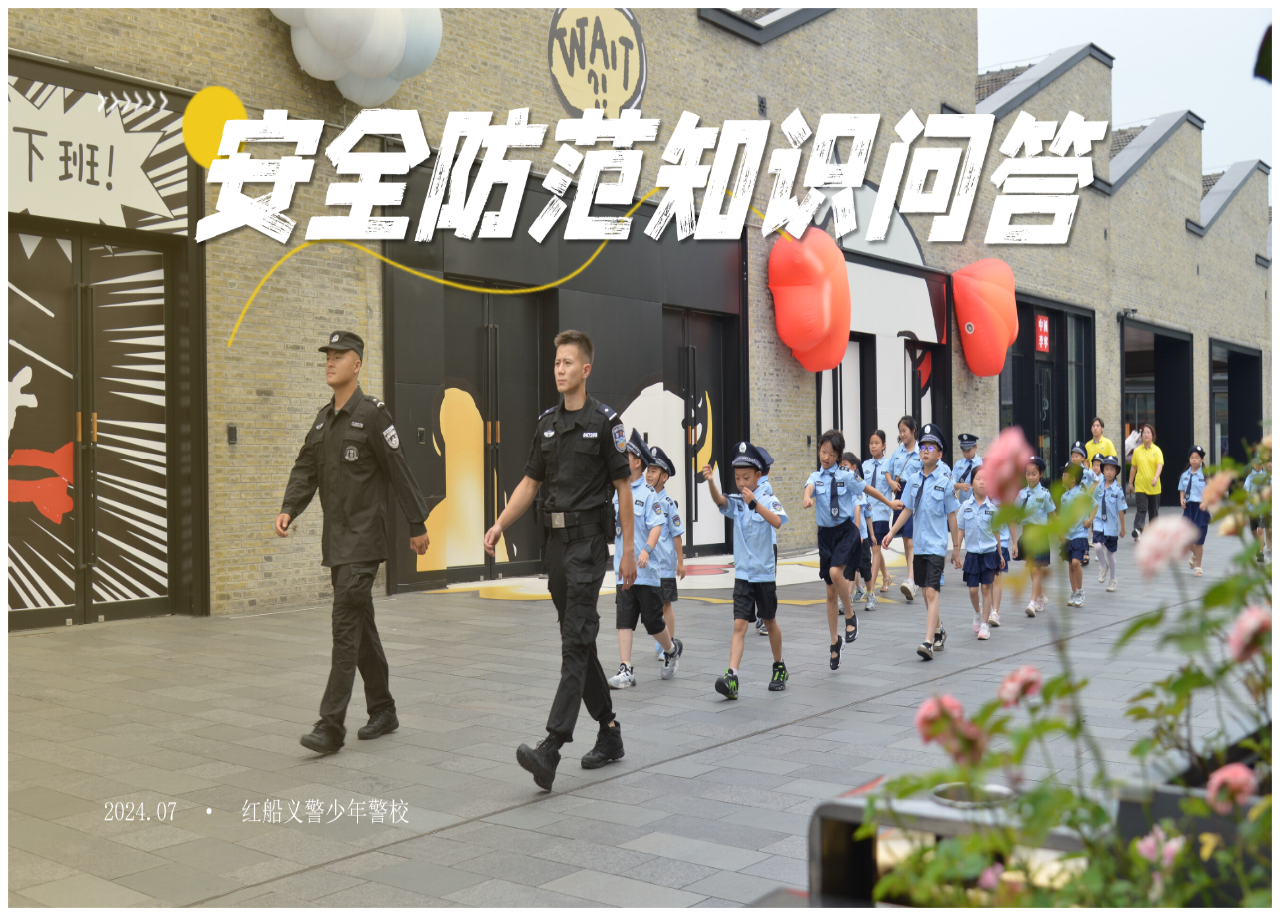
==== index.html @ 471801e5 "Add files via upload" ====
<!DOCTYPE html>
<html lang="zh">
	<head>
		<meta charset="UTF-8">
		<meta name="viewport" content="width=device-width, initial-scale=1.0">
		<title>南湖警务站</title>
		<style>
			.examLogin {
				margin: 0 0 0 0;
				height: 100vh;
				/* 设置高度为视口高度 */
				background-image: url('img/background1.png'), url('img/background2.png'), url('img/background3.png'), url('img/background4.png');
				/* 设置背景图片 */
				background-size: 50.1% 50.1%;
				/* 每张图片占据一半的宽度和高度 */
				background-repeat: no-repeat;
				/* 不重复背景图片 */
				background-position: top left, top right, bottom left, bottom right;
				/* 定位每张图片 */
			}
		</style>
	</head>
	<body>
		<div id="app">
			<div onclick="goto()" class="examLogin">
			</div>
		</div>
		<script>
			function goto() {
				window.location.href = 'page.html'
			}
		</script>
	</body>
</html>
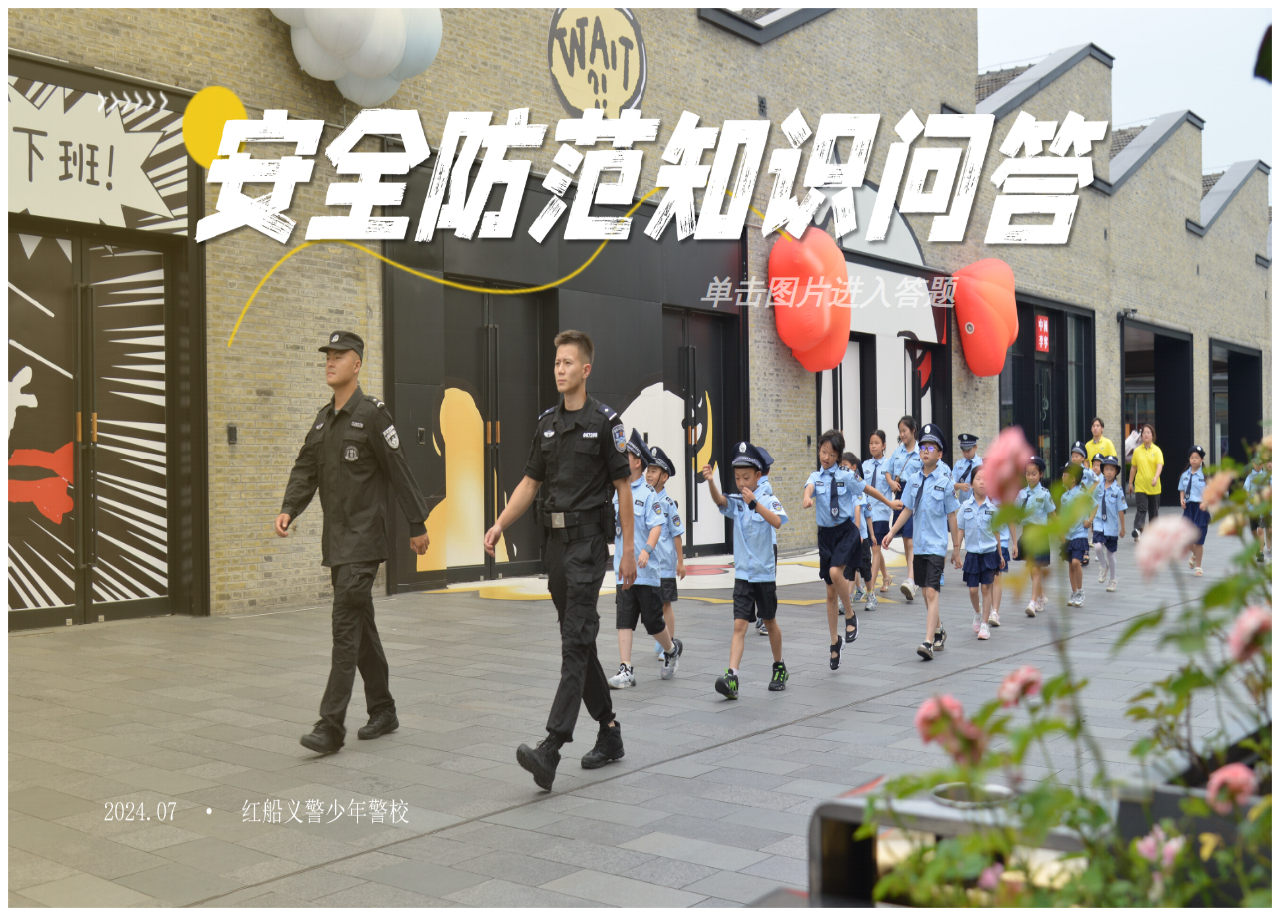
==== commit 0d5ddb3c: "Add files via upload" ====
--- a/index.html
+++ b/index.html
@@ -3,7 +3,7 @@
 	<head>
 		<meta charset="UTF-8">
 		<meta name="viewport" content="width=device-width, initial-scale=1.0">
-		<title>南湖警务站</title>
+		<title>南湖天地警务站</title>
 		<style>
 			.examLogin {
 				margin: 0 0 0 0;
@@ -22,8 +22,15 @@
 	</head>
 	<body>
 		<div id="app">
-			<div onclick="goto()" class="examLogin">
-			</div>
+			<div onclick="goto()" class="examLogin"></div>
+			<h1 style="font-size: 32px;
+			color: white;
+			position:absolute;
+			top:250px;
+			left:700px;
+			font-style: italic;
+			opacity: 0.6;
+			">单击图片进入答题</h1>
 		</div>
 		<script>
 			function goto() {
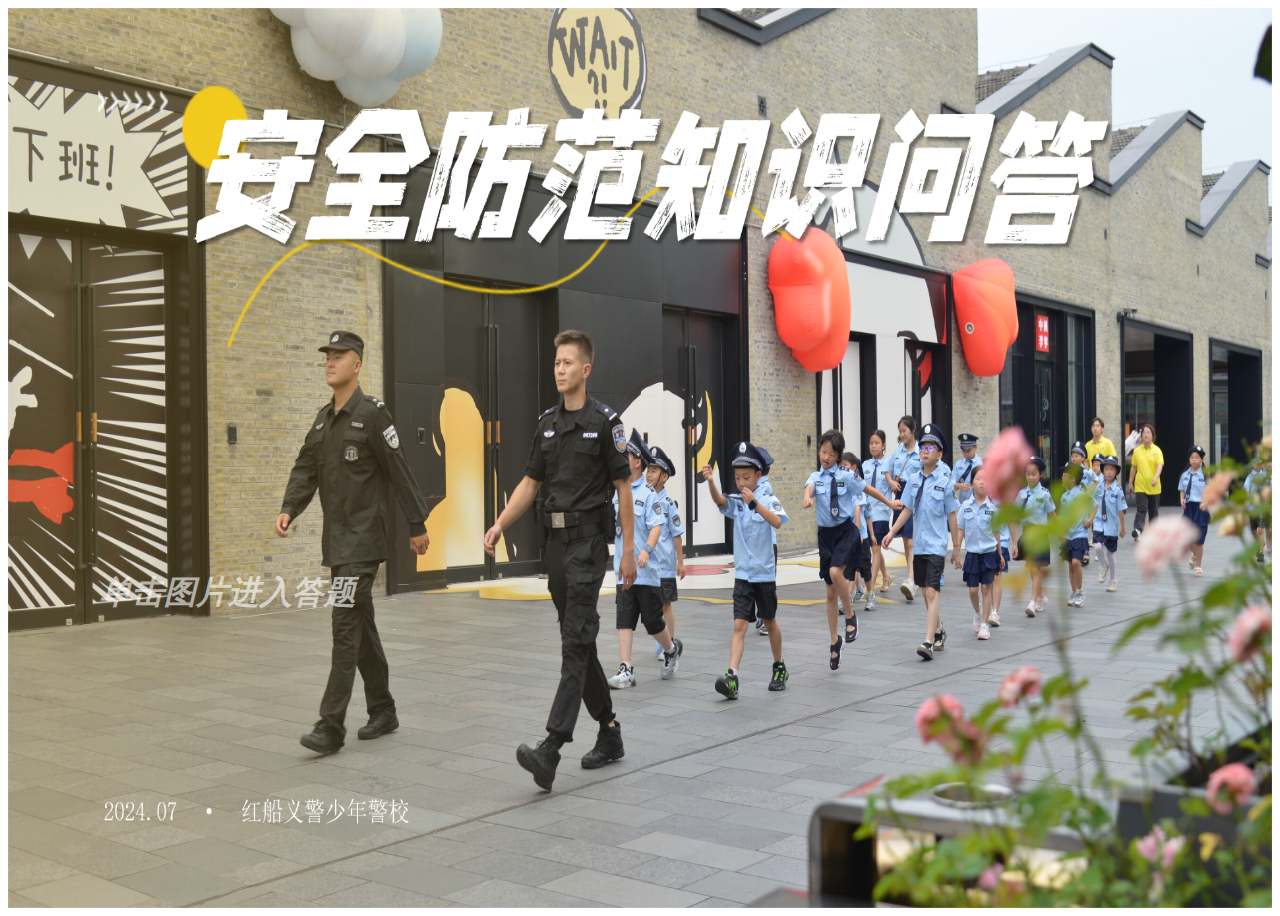
==== commit 9312fa64: "Add files via upload" ====
--- a/index.html
+++ b/index.html
@@ -26,8 +26,8 @@
 			<h1 style="font-size: 32px;
 			color: white;
 			position:absolute;
-			top:250px;
-			left:700px;
+			top:550px;
+			left:100px;
 			font-style: italic;
 			opacity: 0.6;
 			">单击图片进入答题</h1>
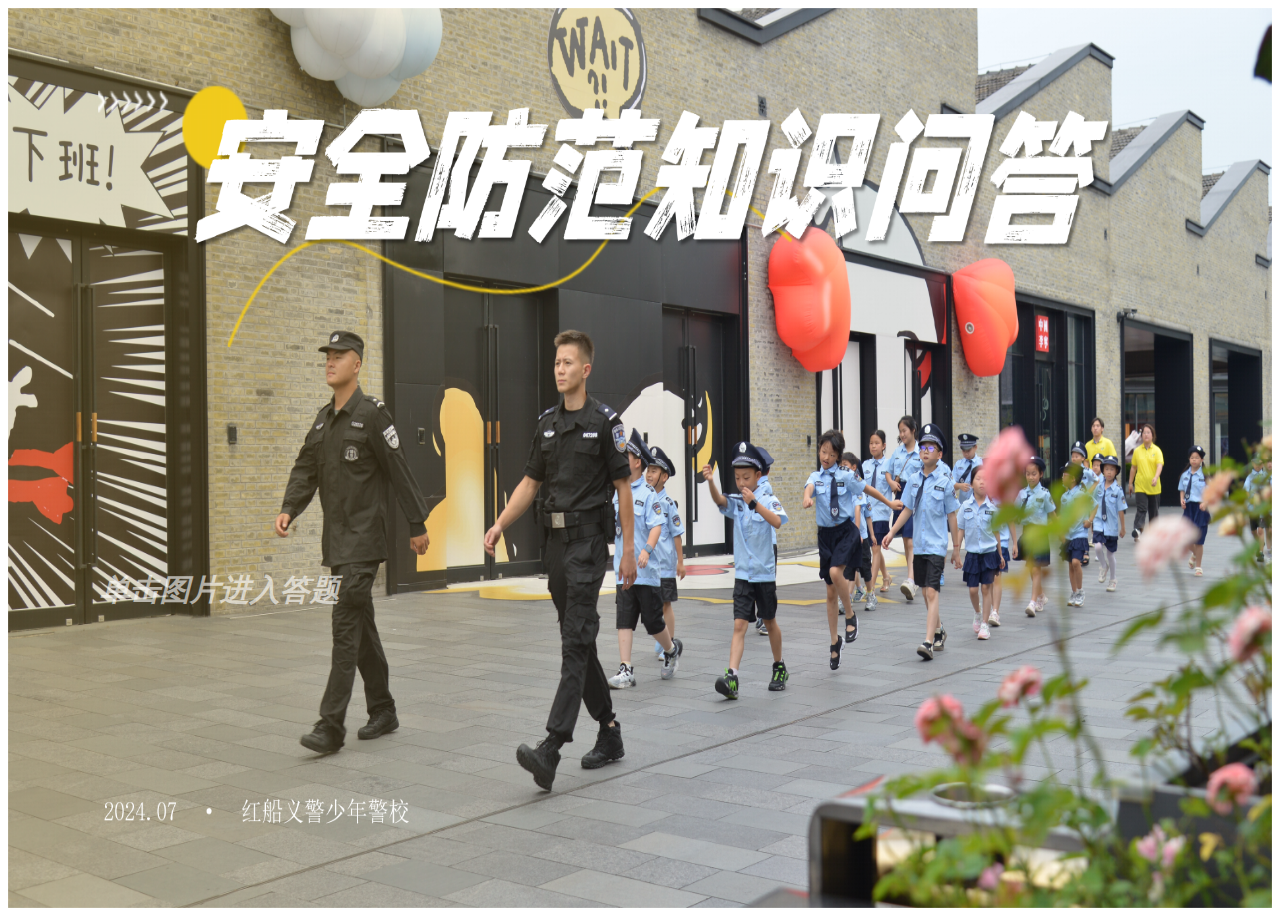
==== commit 1d078b78: "Add files via upload" ====
--- a/index.html
+++ b/index.html
@@ -23,7 +23,7 @@
 	<body>
 		<div id="app">
 			<div onclick="goto()" class="examLogin"></div>
-			<h1 style="font-size: 32px;
+			<h1 style="font-size: 30px;
 			color: white;
 			position:absolute;
 			top:550px;
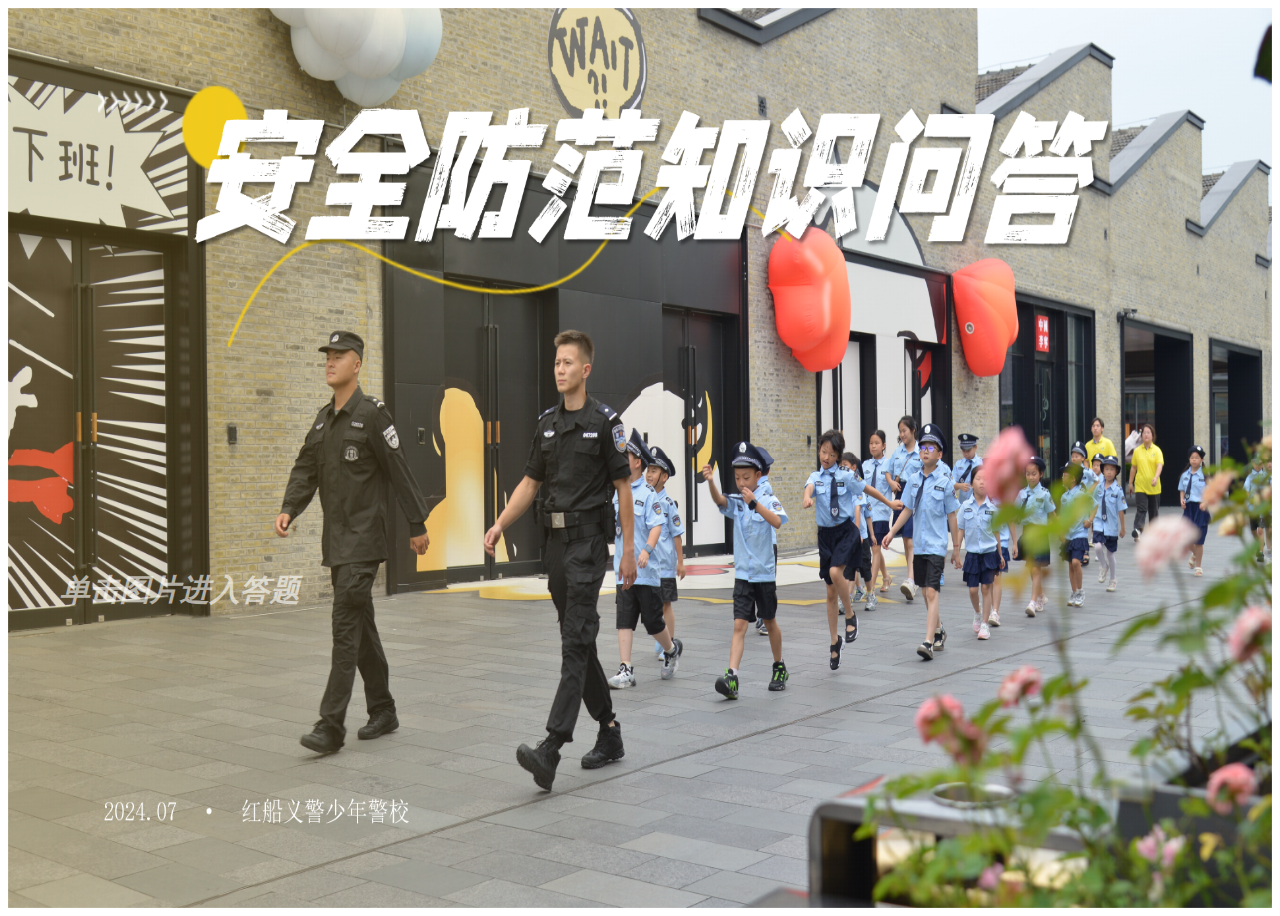
==== commit 7ced7536: "Add files via upload" ====
--- a/index.html
+++ b/index.html
@@ -27,10 +27,10 @@
 			color: white;
 			position:absolute;
 			top:550px;
-			left:100px;
+			left:60px;
 			font-style: italic;
 			opacity: 0.6;
-			">单击图片进入答题</h1>
+			" onclick="goto()">单击图片进入答题</h1>
 		</div>
 		<script>
 			function goto() {
